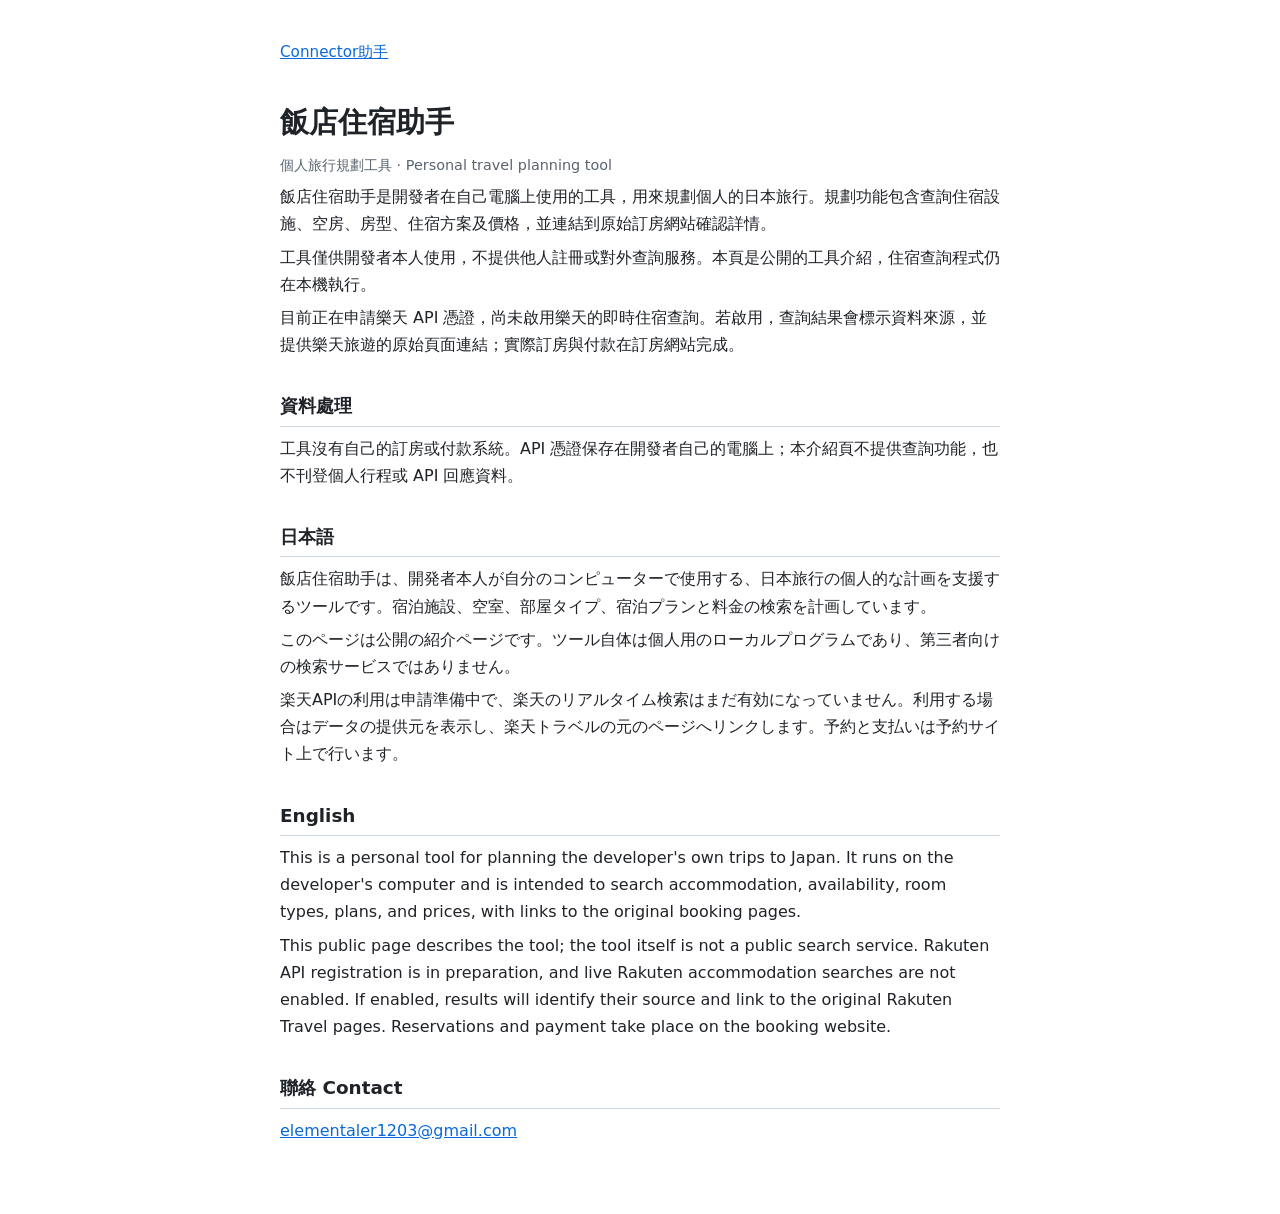
==== hotel.html @ bbe72c97 "Add personal accommodation tool introduction" ====
<!doctype html>
<html lang="zh-Hant">
<head>
<meta charset="utf-8">
<meta name="viewport" content="width=device-width, initial-scale=1">
<title>飯店住宿助手 · 個人使用工具</title>
<link rel="stylesheet" href="style.css">
</head>
<body>
<main>
<nav><a href="./">Connector助手</a></nav>
<h1>飯店住宿助手</h1>
<p class="muted">個人旅行規劃工具 · Personal travel planning tool</p>

<p>飯店住宿助手是開發者在自己電腦上使用的工具，用來規劃個人的日本旅行。規劃功能包含查詢住宿設施、空房、房型、住宿方案及價格，並連結到原始訂房網站確認詳情。</p>
<p>工具僅供開發者本人使用，不提供他人註冊或對外查詢服務。本頁是公開的工具介紹，住宿查詢程式仍在本機執行。</p>
<p>目前正在申請樂天 API 憑證，尚未啟用樂天的即時住宿查詢。若啟用，查詢結果會標示資料來源，並提供樂天旅遊的原始頁面連結；實際訂房與付款在訂房網站完成。</p>

<h2>資料處理</h2>
<p>工具沒有自己的訂房或付款系統。API 憑證保存在開發者自己的電腦上；本介紹頁不提供查詢功能，也不刊登個人行程或 API 回應資料。</p>

<h2 lang="ja">日本語</h2>
<div lang="ja">
<p>飯店住宿助手は、開発者本人が自分のコンピューターで使用する、日本旅行の個人的な計画を支援するツールです。宿泊施設、空室、部屋タイプ、宿泊プランと料金の検索を計画しています。</p>
<p>このページは公開の紹介ページです。ツール自体は個人用のローカルプログラムであり、第三者向けの検索サービスではありません。</p>
<p>楽天APIの利用は申請準備中で、楽天のリアルタイム検索はまだ有効になっていません。利用する場合はデータの提供元を表示し、楽天トラベルの元のページへリンクします。予約と支払いは予約サイト上で行います。</p>
</div>

<h2>English</h2>
<p>This is a personal tool for planning the developer's own trips to Japan. It runs on the developer's computer and is intended to search accommodation, availability, room types, plans, and prices, with links to the original booking pages.</p>
<p>This public page describes the tool; the tool itself is not a public search service. Rakuten API registration is in preparation, and live Rakuten accommodation searches are not enabled. If enabled, results will identify their source and link to the original Rakuten Travel pages. Reservations and payment take place on the booking website.</p>

<h2>聯絡 Contact</h2>
<p><a href="mailto:elementaler1203@gmail.com">elementaler1203@gmail.com</a></p>
</main>
</body>
</html>
---- style.css ----
:root { color-scheme: light dark; --fg: #1f2328; --bg: #ffffff; --muted: #59636e; --line: #d1d9e0; }
@media (prefers-color-scheme: dark) { :root { --fg: #e6edf3; --bg: #0d1117; --muted: #9198a1; --line: #3d444d; } }
body { margin: 0; background: var(--bg); color: var(--fg); font: 16px/1.7 system-ui, "Noto Sans TC", "Microsoft JhengHei", sans-serif; }
main { max-width: 720px; margin: 0 auto; padding: 40px 16px 64px; }
h1 { font-size: 1.8rem; margin: 0 0 4px; }
h2 { font-size: 1.15rem; margin: 32px 0 8px; padding-bottom: 4px; border-bottom: 1px solid var(--line); }
p, li { margin: 6px 0; }
.muted { color: var(--muted); font-size: .9rem; }
nav { display: flex; gap: 16px; margin-bottom: 32px; font-size: .95rem; }
a { color: #0969da; }
@media (prefers-color-scheme: dark) { a { color: #4493f8; } }
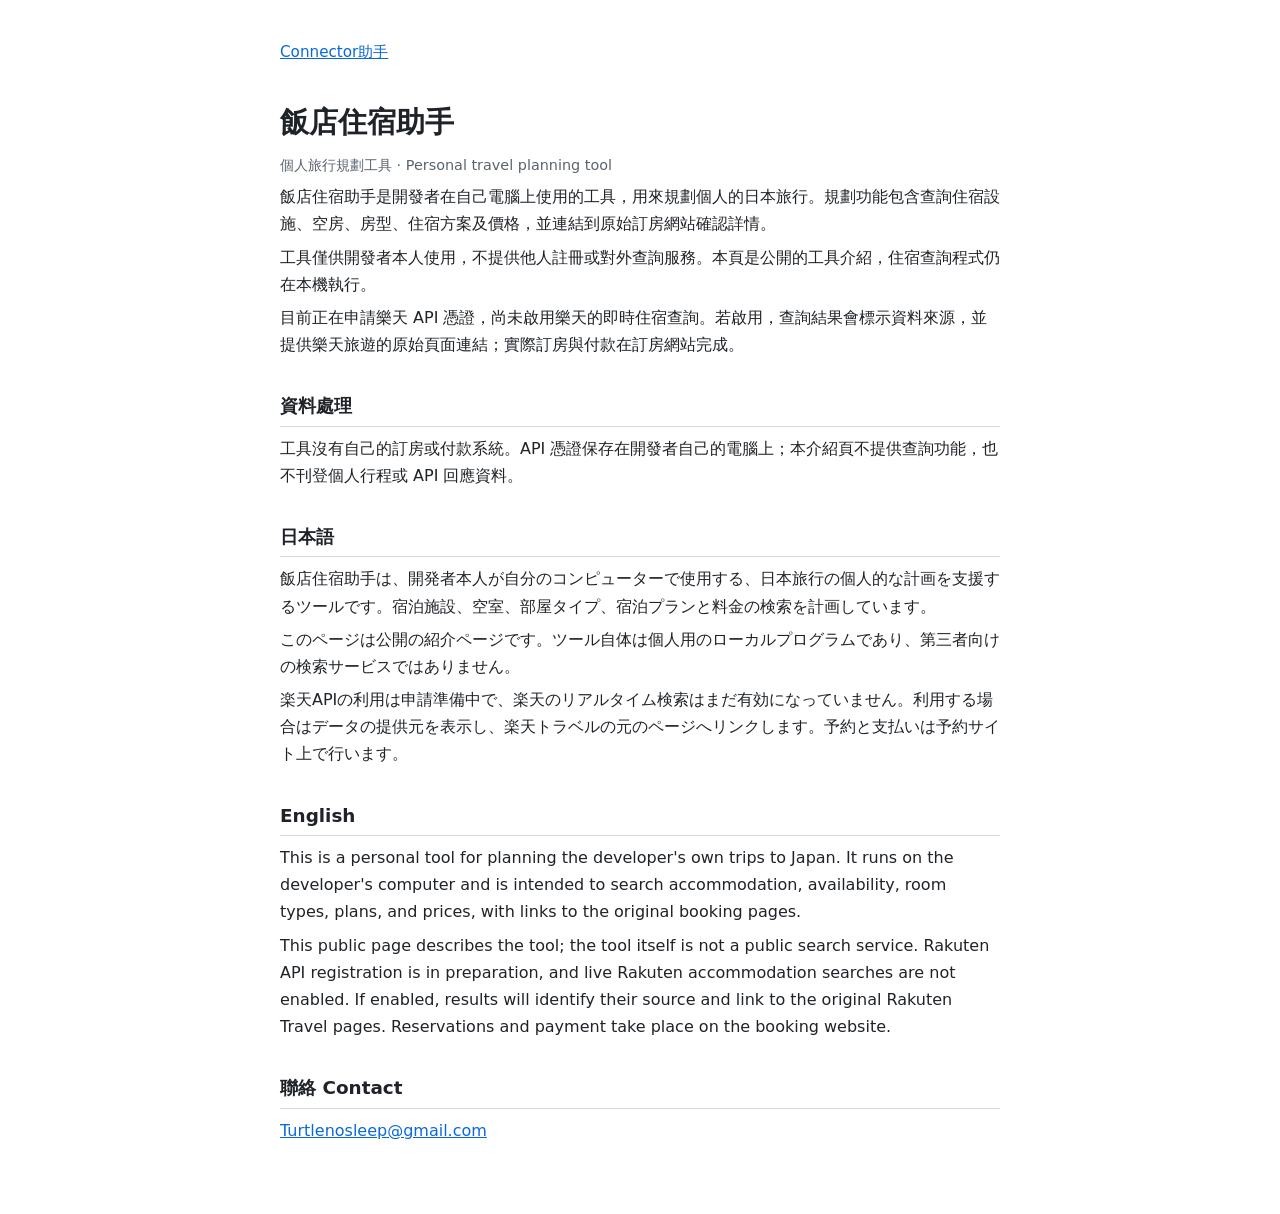
==== commit b4bc5586: "Update public page contact email" ====
--- a/hotel.html
+++ b/hotel.html
@@ -31,7 +31,7 @@
 <p>This public page describes the tool; the tool itself is not a public search service. Rakuten API registration is in preparation, and live Rakuten accommodation searches are not enabled. If enabled, results will identify their source and link to the original Rakuten Travel pages. Reservations and payment take place on the booking website.</p>
 
 <h2>聯絡 Contact</h2>
-<p><a href="mailto:elementaler1203@gmail.com">elementaler1203@gmail.com</a></p>
+<p><a href="mailto:Turtlenosleep@gmail.com">Turtlenosleep@gmail.com</a></p>
 </main>
 </body>
 </html>
